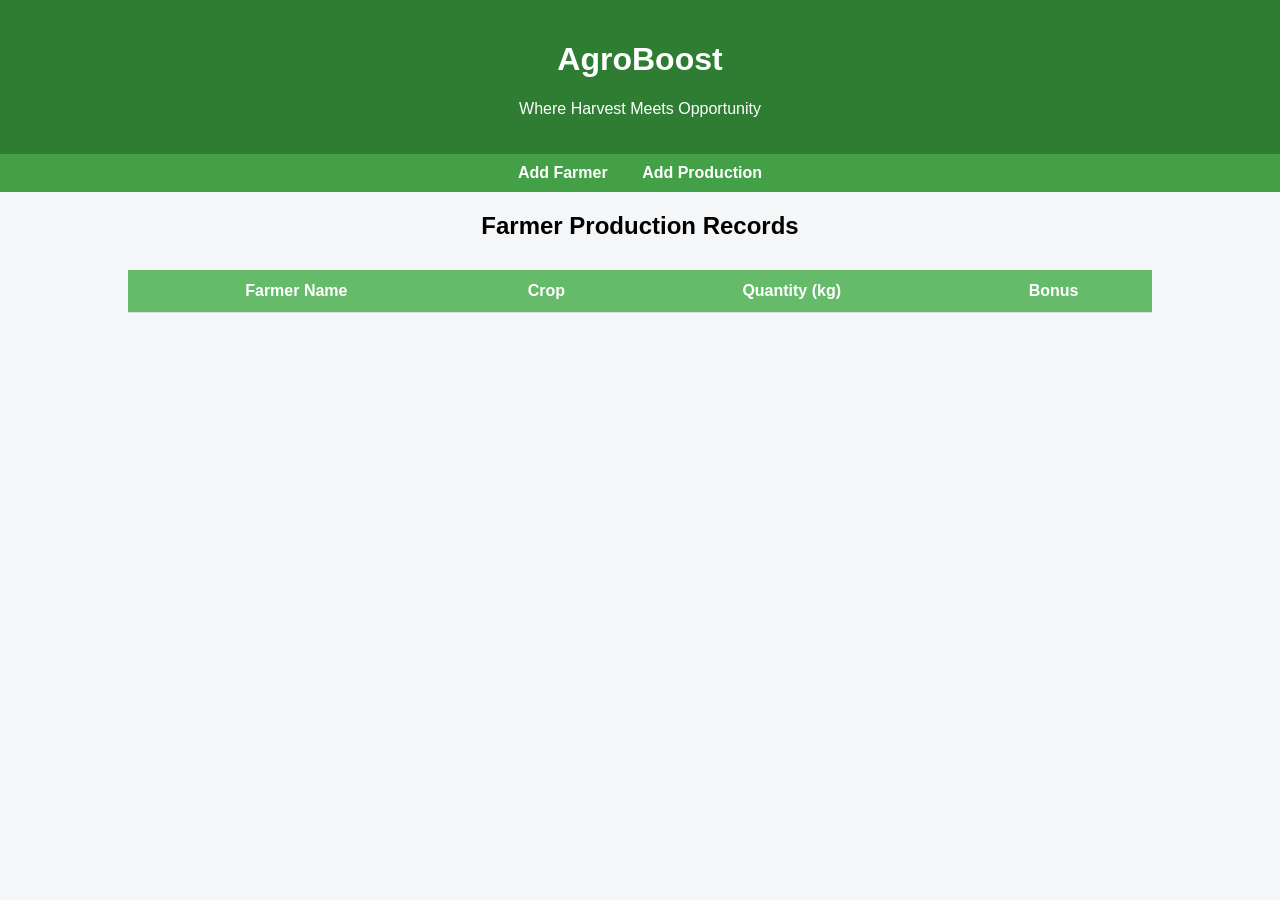
==== project/index.html @ 0f96395a "Add files via upload" ====
<!DOCTYPE html>
<html>
<head>
<title>AgroBoost</title>
<link rel="stylesheet" href="style.css">
</head>

<body>

<header>
<h1>AgroBoost</h1>
<p>Where Harvest Meets Opportunity</p>
</header>

<nav>
<a href="add_farmer.html">Add Farmer</a>
<a href="production.html">Add Production</a>
</nav>

<h2 style="text-align:center;">Farmer Production Records</h2>

<table id="productionTable">
<tr>
<th>Farmer Name</th>
<th>Crop</th>
<th>Quantity (kg)</th>
<th>Bonus</th>
</tr>
</table>

<script src="script.js"></script>

</body>
</html>
---- project/style.css ----
body{
font-family: Arial;
margin:0;
background:#f4f6f8;
}

header{
background:#2e7d32;
color:white;
text-align:center;
padding:20px;
}

nav{
background:#43a047;
text-align:center;
padding:10px;
}

nav a{
color:white;
margin:15px;
text-decoration:none;
font-weight:bold;
}

.container{
width:350px;
margin:40px auto;
background:white;
padding:20px;
border-radius:10px;
box-shadow:0 0 10px rgba(0,0,0,0.2);
}

input{
width:100%;
padding:8px;
margin:10px 0;
border-radius:5px;
border:1px solid #ccc;
}

button{
width:100%;
padding:10px;
background:#2e7d32;
color:white;
border:none;
border-radius:5px;
cursor:pointer;
}

button:hover{
background:#1b5e20;
}

table{
width:80%;
margin:30px auto;
border-collapse:collapse;
background:white;
}

th,td{
padding:12px;
text-align:center;
border-bottom:1px solid #ddd;
}

th{
background:#66bb6a;
color:white;
}
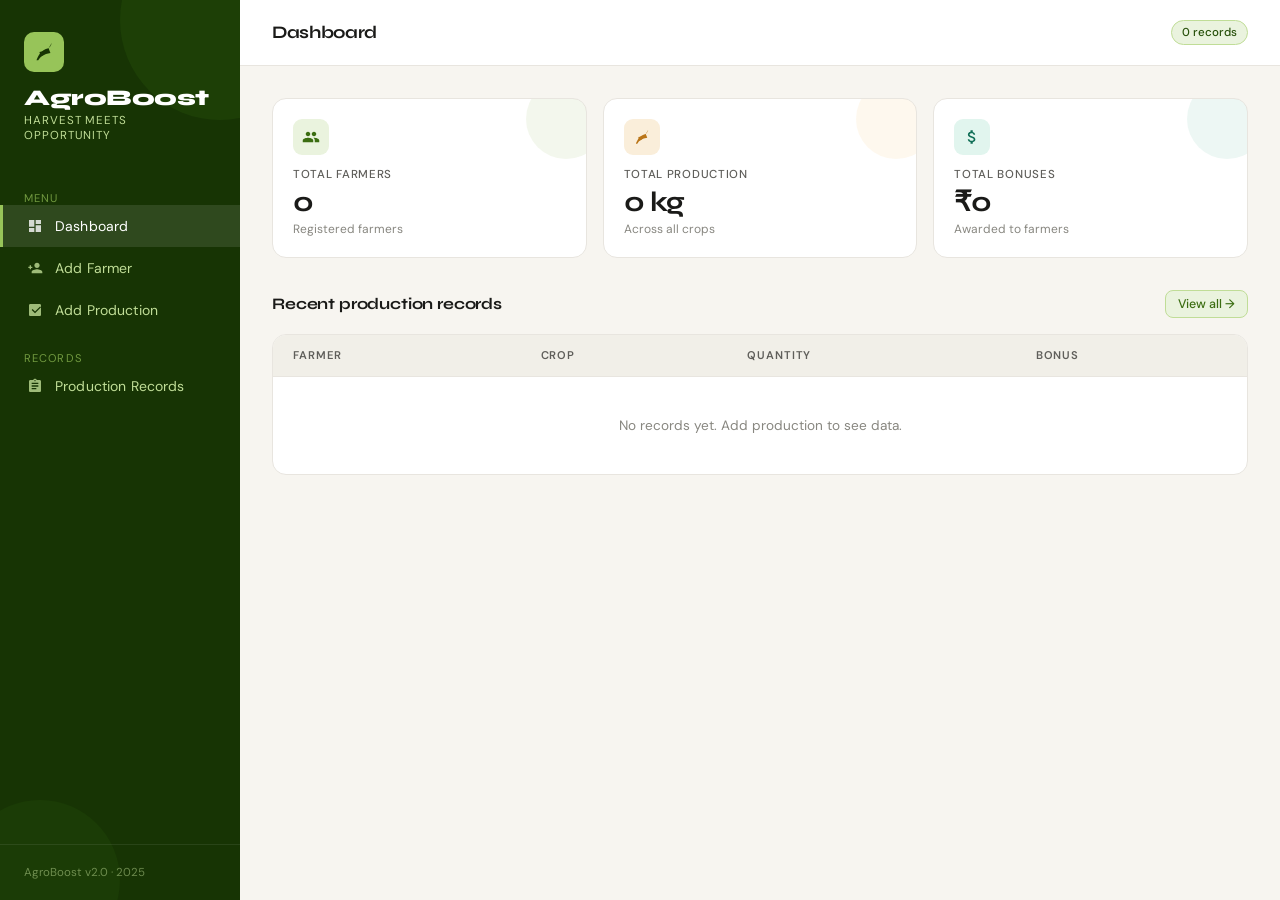
==== commit b5b37912: "up" ====
--- a/project/index.html
+++ b/project/index.html
@@ -1,34 +1,133 @@
 <!DOCTYPE html>
-<html>
+<html lang="en">
 <head>
-<title>AgroBoost</title>
+<meta charset="UTF-8">
+<meta name="viewport" content="width=device-width, initial-scale=1.0">
+<title>AgroBoost – Dashboard</title>
 <link rel="stylesheet" href="style.css">
+<link href="https://fonts.googleapis.com/css2?family=Syne:wght@400;600;700;800&family=DM+Sans:wght@300;400;500&display=swap" rel="stylesheet">
 </head>
-
 <body>
 
-<header>
-<h1>AgroBoost</h1>
-<p>Where Harvest Meets Opportunity</p>
-</header>
+<div class="app">
 
-<nav>
-<a href="add_farmer.html">Add Farmer</a>
-<a href="production.html">Add Production</a>
-</nav>
+  <!-- Sidebar -->
+  <aside class="sidebar">
+    <div class="logo">
+      <div class="logo-icon">
+        <svg viewBox="0 0 24 24"><path d="M17 8C8 10 5.9 16.17 3.82 21H5.71C8 16.81 12 14 19 13L17 8Z"/><path d="M20.53 2C18.84 8 14.67 11.06 7 12L8.73 17C12.56 15.36 15.07 12.62 17 8L20.53 2Z"/></svg>
+      </div>
+      <h1>AgroBoost</h1>
+      <p>Harvest meets opportunity</p>
+    </div>
+    <nav class="nav">
+      <span class="nav-label">Menu</span>
+      <a href="index.html" class="nav-item active">
+        <svg viewBox="0 0 24 24" fill="currentColor"><path d="M3 13h8V3H3v10zm0 8h8v-6H3v6zm10 0h8V11h-8v10zm0-18v6h8V3h-8z"/></svg>
+        Dashboard
+      </a>
+      <a href="add_farmer.html" class="nav-item">
+        <svg viewBox="0 0 24 24" fill="currentColor"><path d="M15 12c2.21 0 4-1.79 4-4s-1.79-4-4-4-4 1.79-4 4 1.79 4 4 4zm-9-2V8H4v2H2v2h2v2h2v-2h2v-2H6zm9 4c-2.67 0-8 1.34-8 4v2h16v-2c0-2.66-5.33-4-8-4z"/></svg>
+        Add Farmer
+      </a>
+      <a href="production.html" class="nav-item">
+        <svg viewBox="0 0 24 24" fill="currentColor"><path d="M19 3H5c-1.1 0-2 .9-2 2v14c0 1.1.9 2 2 2h14c1.1 0 2-.9 2-2V5c0-1.1-.9-2-2-2zm-7 14l-5-5 1.41-1.41L12 14.17l7.59-7.59L21 8l-9 9z"/></svg>
+        Add Production
+      </a>
+      <span class="nav-label" style="margin-top:.75rem">Records</span>
+      <a href="records.html" class="nav-item">
+        <svg viewBox="0 0 24 24" fill="currentColor"><path d="M19 3h-4.18C14.4 1.84 13.3 1 12 1c-1.3 0-2.4.84-2.82 2H5c-1.1 0-2 .9-2 2v14c0 1.1.9 2 2 2h14c1.1 0 2-.9 2-2V5c0-1.1-.9-2-2-2zm-7 0c.55 0 1 .45 1 1s-.45 1-1 1-1-.45-1-1 .45-1 1-1zm2 14H7v-2h7v2zm3-4H7v-2h10v2zm0-4H7V7h10v2z"/></svg>
+        Production Records
+      </a>
+    </nav>
+    <div class="sidebar-footer"><p>AgroBoost v2.0 · 2025</p></div>
+  </aside>
 
-<h2 style="text-align:center;">Farmer Production Records</h2>
+  <!-- Main -->
+  <main class="main">
+    <div class="topbar">
+      <span class="page-title">Dashboard</span>
+      <div class="topbar-right">
+        <span class="badge" id="record-count">0 records</span>
+      </div>
+    </div>
 
-<table id="productionTable">
-<tr>
-<th>Farmer Name</th>
-<th>Crop</th>
-<th>Quantity (kg)</th>
-<th>Bonus</th>
-</tr>
-</table>
+    <div class="content">
+
+      <!-- Stats -->
+      <div class="stats">
+        <div class="stat-card green">
+          <div class="stat-icon green">
+            <svg viewBox="0 0 24 24"><path d="M16 11c1.66 0 2.99-1.34 2.99-3S17.66 5 16 5c-1.66 0-3 1.34-3 3s1.34 3 3 3zm-8 0c1.66 0 2.99-1.34 2.99-3S9.66 5 8 5C6.34 5 5 6.34 5 8s1.34 3 3 3zm0 2c-2.33 0-7 1.17-7 3.5V19h14v-2.5c0-2.33-4.67-3.5-7-3.5zm8 0c-.29 0-.62.02-.97.05 1.16.84 1.97 1.97 1.97 3.45V19h6v-2.5c0-2.33-4.67-3.5-7-3.5z"/></svg>
+          </div>
+          <div class="stat-label">Total Farmers</div>
+          <div class="stat-val" id="stat-farmers">0</div>
+          <div class="stat-sub">Registered farmers</div>
+        </div>
+        <div class="stat-card amber">
+          <div class="stat-icon amber">
+            <svg viewBox="0 0 24 24"><path d="M17 8C8 10 5.9 16.17 3.82 21H5.71C8 16.81 12 14 19 13L17 8Z"/><path d="M20.53 2C18.84 8 14.67 11.06 7 12L8.73 17C12.56 15.36 15.07 12.62 17 8L20.53 2Z"/></svg>
+          </div>
+          <div class="stat-label">Total Production</div>
+          <div class="stat-val" id="stat-qty">0 kg</div>
+          <div class="stat-sub">Across all crops</div>
+        </div>
+        <div class="stat-card teal">
+          <div class="stat-icon teal">
+            <svg viewBox="0 0 24 24"><path d="M11.8 10.9c-2.27-.59-3-1.2-3-2.15 0-1.09 1.01-1.85 2.7-1.85 1.78 0 2.44.85 2.5 2.1h2.21c-.07-1.72-1.12-3.3-3.21-3.81V3h-3v2.16c-1.94.42-3.5 1.68-3.5 3.61 0 2.31 1.91 3.46 4.7 4.13 2.5.6 3 1.48 3 2.41 0 .69-.49 1.79-2.7 1.79-2.06 0-2.87-.92-2.98-2.1h-2.2c.12 2.19 1.76 3.42 3.68 3.83V21h3v-2.15c1.95-.37 3.5-1.5 3.5-3.55 0-2.84-2.43-3.81-4.7-4.4z"/></svg>
+          </div>
+          <div class="stat-label">Total Bonuses</div>
+          <div class="stat-val" id="stat-bonus">₹0</div>
+          <div class="stat-sub">Awarded to farmers</div>
+        </div>
+      </div>
+
+      <!-- Recent Records -->
+      <div class="section-hdr">
+        <h2>Recent production records</h2>
+        <a href="records.html" class="view-all-btn">View all →</a>
+      </div>
+      <div class="table-wrap">
+        <table>
+          <thead><tr><th>Farmer</th><th>Crop</th><th>Quantity</th><th>Bonus</th></tr></thead>
+          <tbody id="dash-table"></tbody>
+        </table>
+      </div>
+
+    </div>
+  </main>
+</div>
 
 <script src="script.js"></script>
+<script>
+  const productions = JSON.parse(localStorage.getItem('agroboost_productions') || '[]');
+  const farmers = JSON.parse(localStorage.getItem('agroboost_farmers') || '[]');
+
+  // Stats
+  const totalQty = productions.reduce((s, p) => s + p.quantity, 0);
+  const totalBonus = productions.reduce((s, p) => s + p.bonus, 0);
+  document.getElementById('stat-farmers').textContent = farmers.length;
+  document.getElementById('stat-qty').textContent = totalQty.toLocaleString() + ' kg';
+  document.getElementById('stat-bonus').textContent = '₹' + totalBonus.toLocaleString();
+  document.getElementById('record-count').textContent = productions.length + ' records';
+
+  // Recent table
+  const tbody = document.getElementById('dash-table');
+  const recent = [...productions].reverse().slice(0, 5);
+  if (recent.length === 0) {
+    tbody.innerHTML = '<tr><td colspan="4" class="empty-row">No records yet. Add production to see data.</td></tr>';
+  } else {
+    recent.forEach(p => {
+      const row = tbody.insertRow();
+      row.innerHTML = `
+        <td style="font-weight:500">${p.farmer}</td>
+        <td><span class="crop-pill">${p.crop}</span></td>
+        <td>${p.quantity.toLocaleString()} kg</td>
+        <td>${p.bonus > 0 ? `<span class="bonus-chip">₹${p.bonus.toLocaleString()}</span>` : '<span class="no-bonus">—</span>'}</td>
+      `;
+    });
+  }
+</script>
 
 </body>
 </html>
--- a/project/style.css
+++ b/project/style.css
@@ -1,74 +1,541 @@
-body{
-font-family: Arial;
-margin:0;
-background:#f4f6f8;
-}
-
-header{
-background:#2e7d32;
-color:white;
-text-align:center;
-padding:20px;
-}
-
-nav{
-background:#43a047;
-text-align:center;
-padding:10px;
-}
-
-nav a{
-color:white;
-margin:15px;
-text-decoration:none;
-font-weight:bold;
-}
-
-.container{
-width:350px;
-margin:40px auto;
-background:white;
-padding:20px;
-border-radius:10px;
-box-shadow:0 0 10px rgba(0,0,0,0.2);
-}
-
-input{
-width:100%;
-padding:8px;
-margin:10px 0;
-border-radius:5px;
-border:1px solid #ccc;
-}
-
-button{
-width:100%;
-padding:10px;
-background:#2e7d32;
-color:white;
-border:none;
-border-radius:5px;
-cursor:pointer;
-}
-
-button:hover{
-background:#1b5e20;
-}
-
-table{
-width:80%;
-margin:30px auto;
-border-collapse:collapse;
-background:white;
-}
-
-th,td{
-padding:12px;
-text-align:center;
-border-bottom:1px solid #ddd;
-}
-
-th{
-background:#66bb6a;
-color:white;
+/* ============================================================
+   AgroBoost – style.css
+   ============================================================ */
+
+@import url('https://fonts.googleapis.com/css2?family=Syne:wght@400;600;700;800&family=DM+Sans:wght@300;400;500&display=swap');
+
+*, *::before, *::after { box-sizing: border-box; margin: 0; padding: 0; }
+
+:root {
+  --green-50:  #EAF3DE;
+  --green-100: #C0DD97;
+  --green-200: #97C459;
+  --green-400: #639922;
+  --green-600: #3B6D11;
+  --green-800: #27500A;
+  --green-900: #173404;
+
+  --amber-50:  #FAEEDA;
+  --amber-100: #FAC775;
+  --amber-200: #EF9F27;
+  --amber-400: #BA7517;
+  --amber-600: #854F0B;
+
+  --teal-50:   #E1F5EE;
+  --teal-100:  #9FE1CB;
+  --teal-200:  #5DCAA5;
+  --teal-400:  #1D9E75;
+  --teal-600:  #0F6E56;
+
+  --gray-50:   #F1EFE8;
+  --gray-100:  #D3D1C7;
+  --gray-200:  #B4B2A9;
+  --gray-400:  #888780;
+  --gray-600:  #5F5E5A;
+}
+
+body {
+  font-family: 'DM Sans', sans-serif;
+  background: #f7f5f0;
+  min-height: 100vh;
+  color: #1a1a18;
+}
+
+/* ── Layout ─────────────────────────────────────────────── */
+.app {
+  display: grid;
+  grid-template-columns: 240px 1fr;
+  min-height: 100vh;
+}
+
+/* ── Sidebar ─────────────────────────────────────────────── */
+.sidebar {
+  background: var(--green-900);
+  display: flex;
+  flex-direction: column;
+  position: relative;
+  overflow: hidden;
+}
+
+.sidebar::before {
+  content: '';
+  position: absolute;
+  top: -80px; right: -80px;
+  width: 200px; height: 200px;
+  background: var(--green-800);
+  border-radius: 50%;
+  opacity: .4;
+}
+
+.sidebar::after {
+  content: '';
+  position: absolute;
+  bottom: -60px; left: -40px;
+  width: 160px; height: 160px;
+  background: var(--green-800);
+  border-radius: 50%;
+  opacity: .3;
+}
+
+.logo {
+  padding: 2rem 1.5rem 1.5rem;
+  position: relative;
+  z-index: 1;
+}
+
+.logo-icon {
+  width: 40px; height: 40px;
+  background: var(--green-200);
+  border-radius: 10px;
+  display: flex; align-items: center; justify-content: center;
+  margin-bottom: .75rem;
+}
+
+.logo-icon svg {
+  width: 22px; height: 22px;
+  fill: var(--green-900);
+}
+
+.logo h1 {
+  font-family: 'Syne', sans-serif;
+  font-size: 1.4rem;
+  font-weight: 800;
+  color: #fff;
+  letter-spacing: -.02em;
+}
+
+.logo p {
+  font-size: .72rem;
+  color: var(--green-100);
+  letter-spacing: .08em;
+  text-transform: uppercase;
+  margin-top: 2px;
+  font-weight: 400;
+}
+
+.nav {
+  padding: 1rem 0;
+  flex: 1;
+  position: relative;
+  z-index: 1;
+  display: flex;
+  flex-direction: column;
+}
+
+.nav-label {
+  display: block;
+  font-size: .7rem;
+  text-transform: uppercase;
+  letter-spacing: .1em;
+  color: var(--green-200);
+  padding: .5rem 1.5rem 0;
+  opacity: .7;
+}
+
+.nav-item {
+  display: flex;
+  align-items: center;
+  gap: .75rem;
+  padding: .75rem 1.5rem;
+  cursor: pointer;
+  text-decoration: none;
+  transition: all .2s;
+  color: var(--green-100);
+  font-size: .875rem;
+  font-weight: 400;
+  letter-spacing: .01em;
+  border-left: 3px solid transparent;
+}
+
+.nav-item:hover {
+  background: rgba(255,255,255,.06);
+  color: #fff;
+}
+
+.nav-item.active {
+  background: rgba(255,255,255,.1);
+  color: #fff;
+  border-left-color: var(--green-200);
+}
+
+.nav-item svg {
+  width: 16px; height: 16px;
+  opacity: .8;
+  flex-shrink: 0;
+}
+
+.sidebar-footer {
+  padding: 1.25rem 1.5rem;
+  border-top: 1px solid rgba(255,255,255,.08);
+  position: relative;
+  z-index: 1;
+}
+
+.sidebar-footer p {
+  font-size: .72rem;
+  color: var(--green-100);
+  opacity: .5;
+}
+
+/* ── Main ─────────────────────────────────────────────────── */
+.main {
+  background: #f7f5f0;
+  overflow: auto;
+}
+
+.topbar {
+  display: flex;
+  align-items: center;
+  justify-content: space-between;
+  padding: 1.25rem 2rem;
+  background: #fff;
+  border-bottom: 1px solid #e8e5df;
+}
+
+.page-title {
+  font-family: 'Syne', sans-serif;
+  font-size: 1.1rem;
+  font-weight: 700;
+  color: #1a1a18;
+  letter-spacing: -.02em;
+}
+
+.topbar-right {
+  display: flex;
+  align-items: center;
+  gap: .75rem;
+}
+
+.badge {
+  background: var(--green-50);
+  color: var(--green-800);
+  font-size: .72rem;
+  font-weight: 500;
+  padding: 4px 10px;
+  border-radius: 20px;
+  border: 1px solid var(--green-100);
+}
+
+.clear-btn {
+  font-size: .78rem;
+  color: #993333;
+  background: #FCEBEB;
+  border: 1px solid #F7C1C1;
+  border-radius: 8px;
+  padding: 5px 12px;
+  cursor: pointer;
+  font-family: 'DM Sans', sans-serif;
+  font-weight: 500;
+  transition: all .15s;
+}
+
+.clear-btn:hover { background: #F7C1C1; }
+
+.content { padding: 2rem; }
+
+/* ── Stats ─────────────────────────────────────────────────── */
+.stats {
+  display: grid;
+  grid-template-columns: repeat(3, 1fr);
+  gap: 1rem;
+  margin-bottom: 2rem;
+}
+
+.stat-card {
+  background: #fff;
+  border-radius: 14px;
+  padding: 1.25rem;
+  border: 1px solid #e8e5df;
+  position: relative;
+  overflow: hidden;
+}
+
+.stat-card::after {
+  content: '';
+  position: absolute;
+  top: -20px; right: -20px;
+  width: 80px; height: 80px;
+  border-radius: 50%;
+  opacity: .08;
+}
+
+.stat-card.green::after { background: var(--green-400); }
+.stat-card.amber::after { background: var(--amber-200); }
+.stat-card.teal::after  { background: var(--teal-400); }
+
+.stat-icon {
+  width: 36px; height: 36px;
+  border-radius: 9px;
+  display: flex; align-items: center; justify-content: center;
+  margin-bottom: .75rem;
+}
+
+.stat-icon.green { background: var(--green-50); }
+.stat-icon.amber { background: var(--amber-50); }
+.stat-icon.teal  { background: var(--teal-50); }
+
+.stat-icon svg { width: 18px; height: 18px; }
+.stat-icon.green svg { fill: var(--green-600); }
+.stat-icon.amber svg { fill: var(--amber-400); }
+.stat-icon.teal  svg { fill: var(--teal-600); }
+
+.stat-label {
+  font-size: .72rem;
+  color: var(--gray-600);
+  text-transform: uppercase;
+  letter-spacing: .06em;
+  font-weight: 500;
+}
+
+.stat-val {
+  font-family: 'Syne', sans-serif;
+  font-size: 1.75rem;
+  font-weight: 700;
+  color: #1a1a18;
+  margin: .2rem 0 .1rem;
+  letter-spacing: -.03em;
+}
+
+.stat-sub {
+  font-size: .75rem;
+  color: var(--gray-400);
+}
+
+/* ── Section header ─────────────────────────────────────── */
+.section-hdr {
+  display: flex;
+  align-items: center;
+  justify-content: space-between;
+  margin-bottom: 1rem;
+}
+
+.section-hdr h2 {
+  font-family: 'Syne', sans-serif;
+  font-size: 1rem;
+  font-weight: 700;
+  color: #1a1a18;
+  letter-spacing: -.01em;
+}
+
+.view-all-btn {
+  font-size: .78rem;
+  color: var(--green-600);
+  background: var(--green-50);
+  border: 1px solid var(--green-100);
+  border-radius: 8px;
+  padding: 5px 12px;
+  cursor: pointer;
+  font-family: 'DM Sans', sans-serif;
+  font-weight: 500;
+  text-decoration: none;
+  transition: all .15s;
+}
+
+.view-all-btn:hover { background: var(--green-100); }
+
+/* ── Table ──────────────────────────────────────────────── */
+.table-wrap {
+  background: #fff;
+  border-radius: 14px;
+  border: 1px solid #e8e5df;
+  overflow: hidden;
+  margin-bottom: 2rem;
+}
+
+table { width: 100%; border-collapse: collapse; }
+
+thead tr {
+  background: var(--gray-50);
+  border-bottom: 1px solid #e8e5df;
+}
+
+th {
+  font-size: .7rem;
+  font-weight: 600;
+  text-transform: uppercase;
+  letter-spacing: .08em;
+  color: var(--gray-600);
+  padding: .85rem 1.25rem;
+  text-align: left;
+}
+
+td {
+  padding: .85rem 1.25rem;
+  font-size: .85rem;
+  color: #2c2c2a;
+  border-bottom: 1px solid #f0ede7;
+}
+
+tr:last-child td { border-bottom: none; }
+tr:hover td { background: #fafaf8; }
+
+.crop-pill {
+  display: inline-flex;
+  align-items: center;
+  gap: 5px;
+  background: var(--teal-50);
+  color: var(--teal-600);
+  padding: 3px 9px;
+  border-radius: 20px;
+  font-size: .75rem;
+  font-weight: 500;
+}
+
+.bonus-chip {
+  display: inline-block;
+  background: var(--amber-50);
+  color: var(--amber-600);
+  padding: 3px 9px;
+  border-radius: 20px;
+  font-size: .78rem;
+  font-weight: 600;
+}
+
+.no-bonus {
+  color: var(--gray-400);
+  font-size: .78rem;
+}
+
+.empty-row {
+  text-align: center;
+  color: var(--gray-400);
+  padding: 2.5rem !important;
+  font-size: .85rem;
+}
+
+/* ── Form panel ─────────────────────────────────────────── */
+.form-page { max-width: 560px; }
+
+.panel {
+  background: #fff;
+  border-radius: 14px;
+  border: 1px solid #e8e5df;
+  padding: 1.5rem;
+}
+
+.form-grid {
+  display: grid;
+  grid-template-columns: 1fr 1fr;
+  gap: 1rem;
+}
+
+.form-group {
+  display: flex;
+  flex-direction: column;
+  gap: .4rem;
+}
+
+.form-group.full { grid-column: 1 / -1; }
+
+.form-group label {
+  font-size: .75rem;
+  font-weight: 500;
+  color: var(--gray-600);
+  text-transform: uppercase;
+  letter-spacing: .06em;
+}
+
+.form-group input {
+  border: 1.5px solid #e8e5df;
+  border-radius: 9px;
+  padding: .6rem .85rem;
+  font-size: .875rem;
+  font-family: 'DM Sans', sans-serif;
+  color: #1a1a18;
+  background: #fff;
+  outline: none;
+  transition: border .15s;
+  width: 100%;
+}
+
+.form-group input:focus { border-color: var(--green-400); }
+.form-group input::placeholder { color: var(--gray-200); }
+
+.check-row {
+  display: flex;
+  align-items: center;
+  gap: .6rem;
+  margin-top: 1rem;
+}
+
+.check-row input[type="checkbox"] {
+  width: 16px; height: 16px;
+  accent-color: var(--green-600);
+}
+
+.check-row label {
+  font-size: .82rem;
+  color: var(--gray-600);
+  text-transform: none;
+  letter-spacing: 0;
+  font-weight: 400;
+}
+
+.submit-btn {
+  margin-top: 1.25rem;
+  width: 100%;
+  padding: .75rem;
+  background: var(--green-800);
+  color: #fff;
+  border: none;
+  border-radius: 9px;
+  font-family: 'Syne', sans-serif;
+  font-size: .9rem;
+  font-weight: 600;
+  cursor: pointer;
+  letter-spacing: .02em;
+  transition: all .15s;
+}
+
+.submit-btn:hover { background: var(--green-900); }
+.submit-btn:active { transform: scale(.99); }
+
+.success-msg {
+  display: none;
+  align-items: center;
+  gap: .5rem;
+  padding: .75rem 1rem;
+  background: var(--green-50);
+  border: 1px solid var(--green-100);
+  border-radius: 9px;
+  margin-top: .75rem;
+  font-size: .82rem;
+  color: var(--green-800);
+}
+
+/* ── Bonus hint ─────────────────────────────────────────── */
+.bonus-hint {
+  margin-top: 1rem;
+  padding: .85rem;
+  background: var(--amber-50);
+  border-radius: 9px;
+  border: 1px solid var(--amber-100);
+}
+
+.bonus-hint-title {
+  font-size: .72rem;
+  text-transform: uppercase;
+  letter-spacing: .06em;
+  color: var(--amber-600);
+  font-weight: 600;
+  margin-bottom: .4rem;
+}
+
+.bonus-hint-body {
+  font-size: .8rem;
+  color: #633806;
+}
+
+/* ── Responsive ─────────────────────────────────────────── */
+@media (max-width: 768px) {
+  .app { grid-template-columns: 1fr; }
+  .sidebar { display: none; }
+  .stats { grid-template-columns: 1fr 1fr; }
+  .form-grid { grid-template-columns: 1fr; }
+  .form-group.full { grid-column: 1; }
+  .content { padding: 1.25rem; }
+}
+
+@media (max-width: 480px) {
+  .stats { grid-template-columns: 1fr; }
 }
